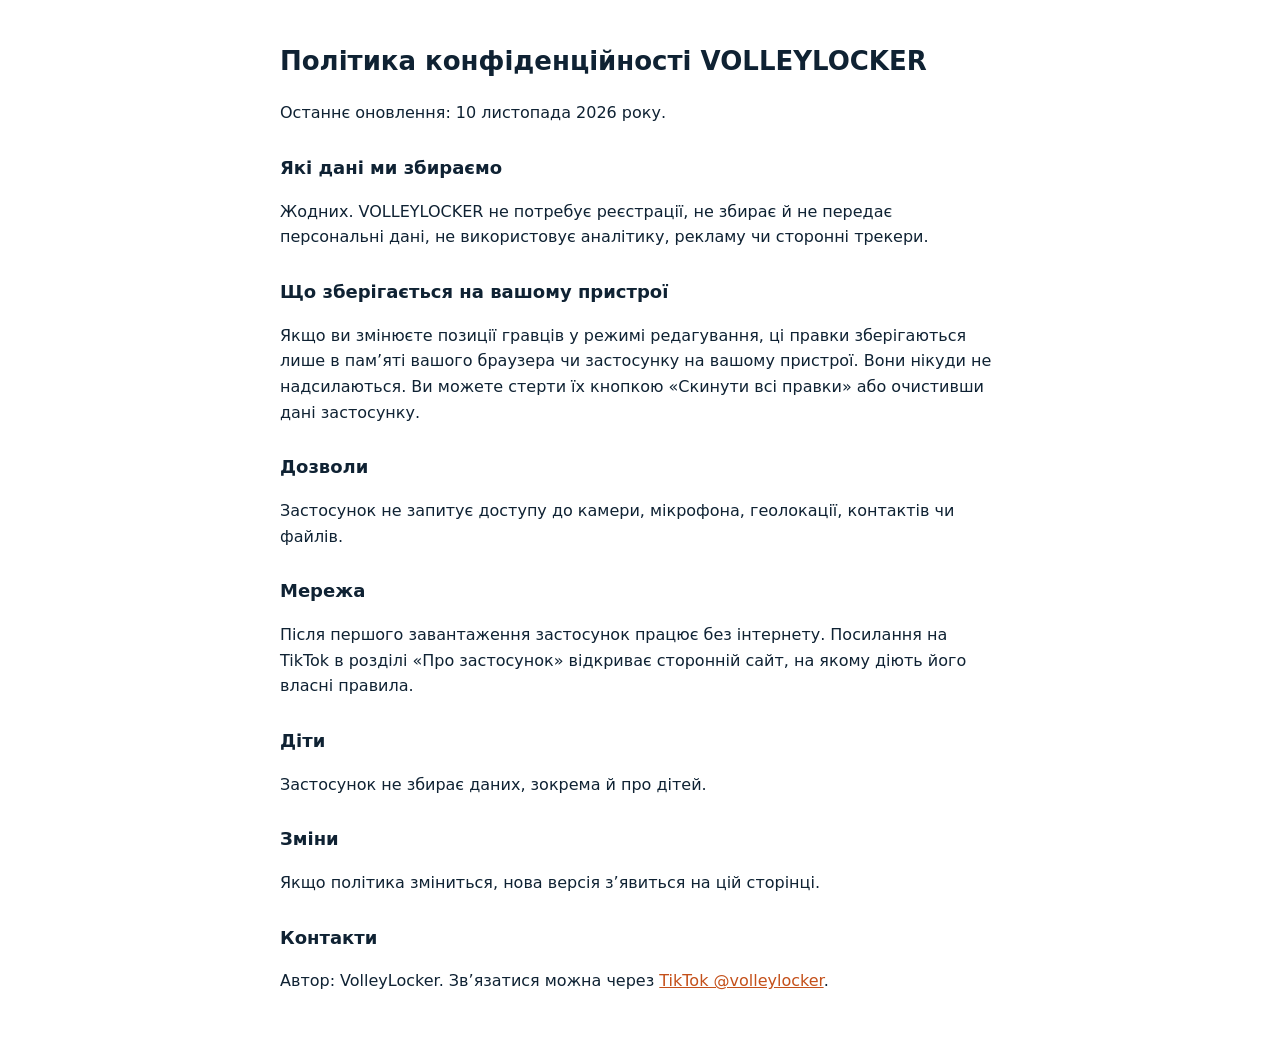
==== privacy.html @ 8977d11d "Add files via upload" ====
<!doctype html>
<html lang="uk"><head><meta charset="utf-8"><meta name="viewport" content="width=device-width,initial-scale=1">
<title>Політика конфіденційності · VOLLEYLOCKER</title>
<style>body{font:16px/1.6 system-ui,-apple-system,"Segoe UI",sans-serif;max-width:720px;margin:0 auto;padding:24px 16px 48px;color:#0f2233;background:#fff}h1{font-size:26px}h2{font-size:18px;margin-top:28px}a{color:#c4501a}</style></head>
<body>
<h1>Політика конфіденційності VOLLEYLOCKER</h1>
<p>Останнє оновлення: 10 листопада 2026 року.</p>

<h2>Які дані ми збираємо</h2>
<p>Жодних. VOLLEYLOCKER не потребує реєстрації, не збирає й не передає персональні дані, не використовує аналітику, рекламу чи сторонні трекери.</p>

<h2>Що зберігається на вашому пристрої</h2>
<p>Якщо ви змінюєте позиції гравців у режимі редагування, ці правки зберігаються лише в пам’яті вашого браузера чи застосунку на вашому пристрої. Вони нікуди не надсилаються. Ви можете стерти їх кнопкою «Скинути всі правки» або очистивши дані застосунку.</p>

<h2>Дозволи</h2>
<p>Застосунок не запитує доступу до камери, мікрофона, геолокації, контактів чи файлів.</p>

<h2>Мережа</h2>
<p>Після першого завантаження застосунок працює без інтернету. Посилання на TikTok в розділі «Про застосунок» відкриває сторонній сайт, на якому діють його власні правила.</p>

<h2>Діти</h2>
<p>Застосунок не збирає даних, зокрема й про дітей.</p>

<h2>Зміни</h2>
<p>Якщо політика зміниться, нова версія з’явиться на цій сторінці.</p>

<h2>Контакти</h2>
<p>Автор: VolleyLocker. Зв’язатися можна через <a href="https://www.tiktok.com/@volleylocker" rel="noopener">TikTok @volleylocker</a>.</p>
</body></html>
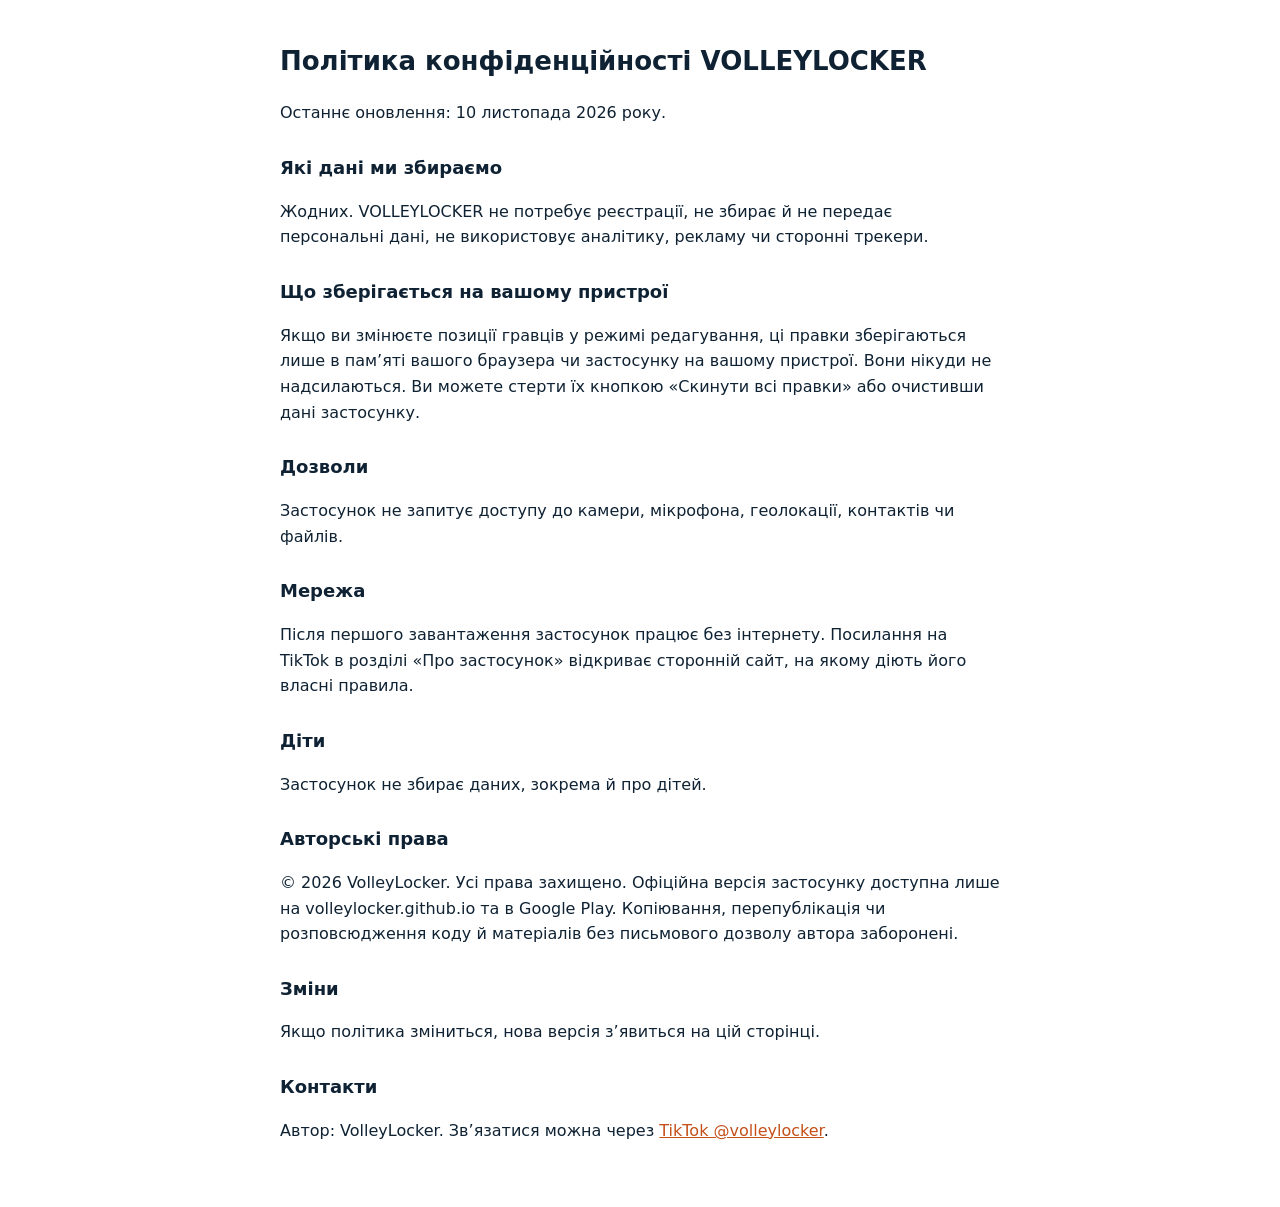
==== commit 99f900bd: "Add domain guard and copyright markers; bump cache to v6 Co-Authored-By: Claude Sonnet 5.5 <noreply@" ====
--- a/privacy.html
+++ b/privacy.html
@@ -21,6 +21,9 @@
 <h2>Діти</h2>
 <p>Застосунок не збирає даних, зокрема й про дітей.</p>
 
+<h2>Авторські права</h2>
+<p>© 2026 VolleyLocker. Усі права захищено. Офіційна версія застосунку доступна лише на volleylocker.github.io та в Google Play. Копіювання, перепублікація чи розповсюдження коду й матеріалів без письмового дозволу автора заборонені.</p>
+
 <h2>Зміни</h2>
 <p>Якщо політика зміниться, нова версія з’явиться на цій сторінці.</p>
 
